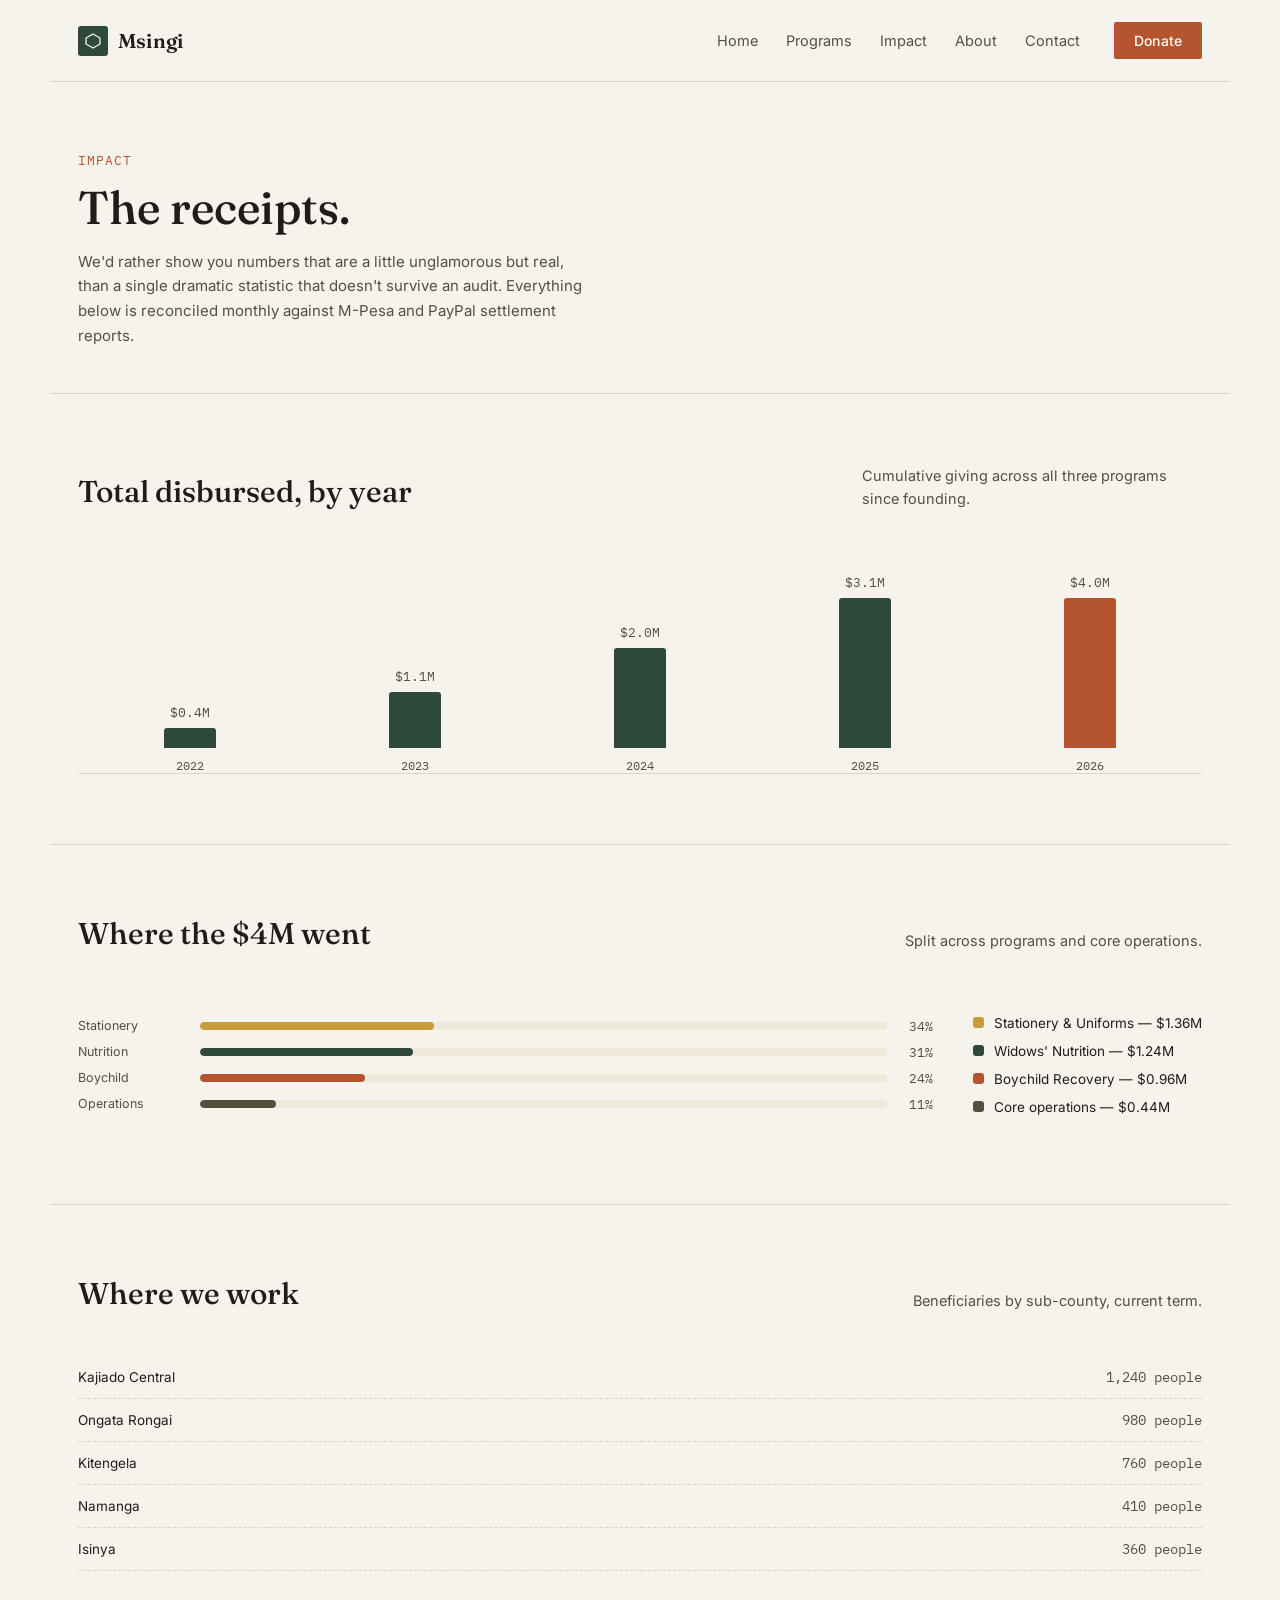
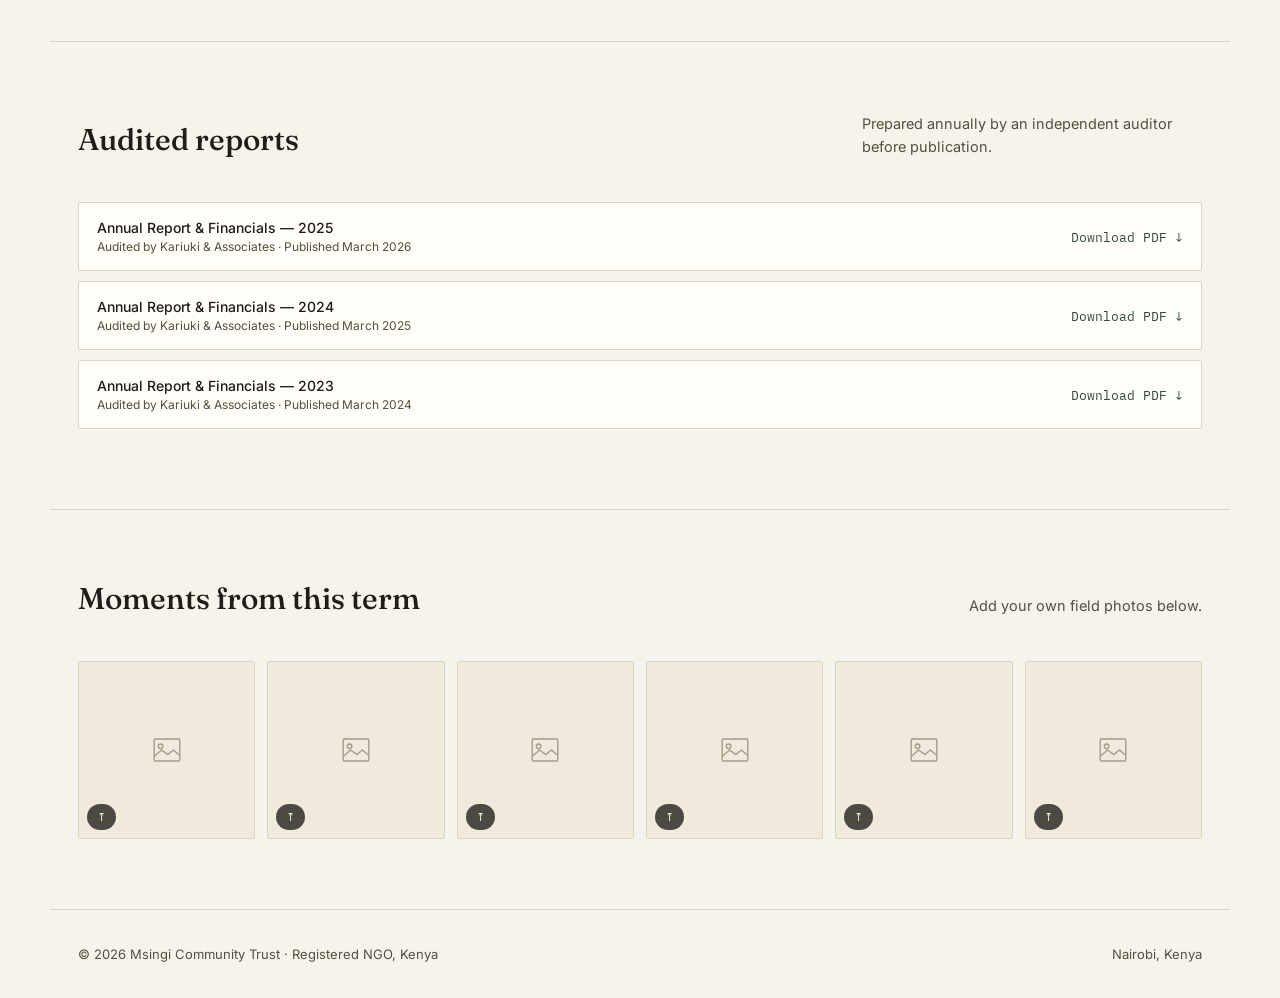
==== impact.html @ 6e84f0a1 "websute ready" ====
<!DOCTYPE html>
<html lang="en">
<head>
<meta charset="UTF-8">
<meta name="viewport" content="width=device-width, initial-scale=1.0">
<title>Impact — Msingi Community Trust</title>
<link rel="preconnect" href="https://fonts.googleapis.com">
<link href="https://fonts.googleapis.com/css2?family=Fraunces:opsz,wght@9..144,300;9..144,450;9..144,600;9..144,700&family=Inter:wght@400;500;600&family=IBM+Plex+Mono:wght@400;500&display=swap" rel="stylesheet">
<link rel="stylesheet" href="assets/styles.css">
</head>
<body>
<div id="app">

  <header>
    <div class="logo" onclick="goHome()">
      <div class="logo-mark">
        <svg viewBox="0 0 16 16" fill="none"><path d="M8 1L1 5v6l7 4 7-4V5L8 1z" stroke="#F6F3EC" stroke-width="1.3" stroke-linejoin="round"/></svg>
      </div>
      <div class="logo-word">Msingi</div>
    </div>
    <nav>
      <div class="navlinks">
        <span onclick="goHome()">Home</span>
        <span onclick="showPage('page-programs')">Programs</span>
        <span onclick="showPage('page-impact')">Impact</span>
        <span onclick="showPage('page-about')">About</span>
        <span onclick="showPage('page-contact')">Contact</span>
      </div>
      <button class="btn-donate-nav" onclick="goDonate()">Donate</button>
      <button class="hamburger" id="hamburgerBtn" onclick="toggleMobileNav()" aria-label="Menu">
        <span></span><span></span><span></span>
      </button>
    </nav>
  </header>

  <div class="mobile-nav" id="mobileNav">
    <span onclick="mobileGo('goHome')">Home</span>
    <span onclick="mobileGo('page-programs')">Programs</span>
    <span onclick="mobileGo('page-impact')">Impact</span>
    <span onclick="mobileGo('page-about')">About</span>
    <span onclick="mobileGo('page-contact')">Contact</span>
    <span class="mn-donate" onclick="mobileGo('goDonate')">Donate now</span>
  </div>

  <div class="page" id="page-impact">

    <section class="subhero">
      <span class="eyebrow">Impact</span>
      <h1>The receipts.</h1>
      <p>We'd rather show you numbers that are a little unglamorous but real, than a single dramatic statistic that doesn't survive an audit. Everything below is reconciled monthly against M-Pesa and PayPal settlement reports.</p>
    </section>

    <section class="section reveal">
      <div class="section-head">
        <h2>Total disbursed, by year</h2>
        <p>Cumulative giving across all three programs since founding.</p>
      </div>
      <div class="bar-chart">
        <div class="bar-col"><div class="bar-value">$0.4M</div><div class="bar-fill" data-height="10%"></div><div class="bar-year">2022</div></div>
        <div class="bar-col"><div class="bar-value">$1.1M</div><div class="bar-fill" data-height="28%"></div><div class="bar-year">2023</div></div>
        <div class="bar-col"><div class="bar-value">$2.0M</div><div class="bar-fill" data-height="50%"></div><div class="bar-year">2024</div></div>
        <div class="bar-col"><div class="bar-value">$3.1M</div><div class="bar-fill" data-height="78%"></div><div class="bar-year">2025</div></div>
        <div class="bar-col"><div class="bar-value">$4.0M</div><div class="bar-fill" style="background:var(--rust);" data-height="100%"></div><div class="bar-year">2026</div></div>
      </div>
    </section>

    <section class="section reveal">
      <div class="section-head">
        <h2>Where the $4M went</h2>
        <p>Split across programs and core operations.</p>
      </div>
      <div class="split-donut">
        <div style="flex:1; min-width:240px;">
          <div class="breakdown">
            <div class="breakdown-row"><div class="b-label">Stationery</div><div class="breakdown-track"><div class="breakdown-fill" style="background:var(--gold);" data-width="34%"></div></div><div class="b-pct">34%</div></div>
            <div class="breakdown-row"><div class="b-label">Nutrition</div><div class="breakdown-track"><div class="breakdown-fill" style="background:var(--green);" data-width="31%"></div></div><div class="b-pct">31%</div></div>
            <div class="breakdown-row"><div class="b-label">Boychild</div><div class="breakdown-track"><div class="breakdown-fill" style="background:var(--rust);" data-width="24%"></div></div><div class="b-pct">24%</div></div>
            <div class="breakdown-row"><div class="b-label">Operations</div><div class="breakdown-track"><div class="breakdown-fill" style="background:var(--ink-soft);" data-width="11%"></div></div><div class="b-pct">11%</div></div>
          </div>
        </div>
        <div class="donut-legend">
          <div class="leg-row"><span class="sw" style="background:var(--gold);"></span>Stationery &amp; Uniforms — $1.36M</div>
          <div class="leg-row"><span class="sw" style="background:var(--green);"></span>Widows' Nutrition — $1.24M</div>
          <div class="leg-row"><span class="sw" style="background:var(--rust);"></span>Boychild Recovery — $0.96M</div>
          <div class="leg-row"><span class="sw" style="background:var(--ink-soft);"></span>Core operations — $0.44M</div>
        </div>
      </div>
    </section>

    <section class="section reveal">
      <div class="section-head">
        <h2>Where we work</h2>
        <p>Beneficiaries by sub-county, current term.</p>
      </div>
      <table class="loc-table">
        <tr><td>Kajiado Central</td><td class="num">1,240 people</td></tr>
        <tr><td>Ongata Rongai</td><td class="num">980 people</td></tr>
        <tr><td>Kitengela</td><td class="num">760 people</td></tr>
        <tr><td>Namanga</td><td class="num">410 people</td></tr>
        <tr><td>Isinya</td><td class="num">360 people</td></tr>
      </table>
    </section>

    <section class="section reveal">
      <div class="section-head">
        <h2>Audited reports</h2>
        <p>Prepared annually by an independent auditor before publication.</p>
      </div>
      <div class="report-row">
        <div><div class="r-name">Annual Report &amp; Financials — 2025</div><div class="r-meta">Audited by Kariuki &amp; Associates · Published March 2026</div></div>
        <div class="report-dl">Download PDF ↓</div>
      </div>
      <div class="report-row">
        <div><div class="r-name">Annual Report &amp; Financials — 2024</div><div class="r-meta">Audited by Kariuki &amp; Associates · Published March 2025</div></div>
        <div class="report-dl">Download PDF ↓</div>
      </div>
      <div class="report-row">
        <div><div class="r-name">Annual Report &amp; Financials — 2023</div><div class="r-meta">Audited by Kariuki &amp; Associates · Published March 2024</div></div>
        <div class="report-dl">Download PDF ↓</div>
      </div>
    </section>

    <section class="section reveal">
      <div class="section-head">
        <h2>Moments from this term</h2>
        <p>Add your own field photos below.</p>
      </div>
      <div class="photo-grid">
        <div class="photo-cell" id="imedia-0"><div class="placeholder-art" id="iart-0"><svg viewBox="0 0 96 96" fill="none"><rect x="20" y="24" width="56" height="48" rx="3" stroke="#54503f" stroke-width="3"/><circle cx="34" cy="40" r="5" stroke="#54503f" stroke-width="3"/><path d="M20 62l16-14 14 10 12-10 14 12" stroke="#54503f" stroke-width="3" stroke-linejoin="round"/></svg></div><label class="upload-btn" for="ifile-0">⤒</label><input type="file" id="ifile-0" class="file-input" accept="image/*" onchange="handleGridUpload('imedia-0','iart-0',this)"></div>
        <div class="photo-cell" id="imedia-1"><div class="placeholder-art" id="iart-1"><svg viewBox="0 0 96 96" fill="none"><rect x="20" y="24" width="56" height="48" rx="3" stroke="#54503f" stroke-width="3"/><circle cx="34" cy="40" r="5" stroke="#54503f" stroke-width="3"/><path d="M20 62l16-14 14 10 12-10 14 12" stroke="#54503f" stroke-width="3" stroke-linejoin="round"/></svg></div><label class="upload-btn" for="ifile-1">⤒</label><input type="file" id="ifile-1" class="file-input" accept="image/*" onchange="handleGridUpload('imedia-1','iart-1',this)"></div>
        <div class="photo-cell" id="imedia-2"><div class="placeholder-art" id="iart-2"><svg viewBox="0 0 96 96" fill="none"><rect x="20" y="24" width="56" height="48" rx="3" stroke="#54503f" stroke-width="3"/><circle cx="34" cy="40" r="5" stroke="#54503f" stroke-width="3"/><path d="M20 62l16-14 14 10 12-10 14 12" stroke="#54503f" stroke-width="3" stroke-linejoin="round"/></svg></div><label class="upload-btn" for="ifile-2">⤒</label><input type="file" id="ifile-2" class="file-input" accept="image/*" onchange="handleGridUpload('imedia-2','iart-2',this)"></div>
        <div class="photo-cell" id="imedia-3"><div class="placeholder-art" id="iart-3"><svg viewBox="0 0 96 96" fill="none"><rect x="20" y="24" width="56" height="48" rx="3" stroke="#54503f" stroke-width="3"/><circle cx="34" cy="40" r="5" stroke="#54503f" stroke-width="3"/><path d="M20 62l16-14 14 10 12-10 14 12" stroke="#54503f" stroke-width="3" stroke-linejoin="round"/></svg></div><label class="upload-btn" for="ifile-3">⤒</label><input type="file" id="ifile-3" class="file-input" accept="image/*" onchange="handleGridUpload('imedia-3','iart-3',this)"></div>
        <div class="photo-cell" id="imedia-4"><div class="placeholder-art" id="iart-4"><svg viewBox="0 0 96 96" fill="none"><rect x="20" y="24" width="56" height="48" rx="3" stroke="#54503f" stroke-width="3"/><circle cx="34" cy="40" r="5" stroke="#54503f" stroke-width="3"/><path d="M20 62l16-14 14 10 12-10 14 12" stroke="#54503f" stroke-width="3" stroke-linejoin="round"/></svg></div><label class="upload-btn" for="ifile-4">⤒</label><input type="file" id="ifile-4" class="file-input" accept="image/*" onchange="handleGridUpload('imedia-4','iart-4',this)"></div>
        <div class="photo-cell" id="imedia-5"><div class="placeholder-art" id="iart-5"><svg viewBox="0 0 96 96" fill="none"><rect x="20" y="24" width="56" height="48" rx="3" stroke="#54503f" stroke-width="3"/><circle cx="34" cy="40" r="5" stroke="#54503f" stroke-width="3"/><path d="M20 62l16-14 14 10 12-10 14 12" stroke="#54503f" stroke-width="3" stroke-linejoin="round"/></svg></div><label class="upload-btn" for="ifile-5">⤒</label><input type="file" id="ifile-5" class="file-input" accept="image/*" onchange="handleGridUpload('imedia-5','iart-5',this)"></div>
      </div>
    </section>

    <footer>
      <div>© 2026 Msingi Community Trust · Registered NGO, Kenya</div>
      <div>Nairobi, Kenya</div>
    </footer>
  </div>

</div>

<script src="assets/script.js"></script>
</body>
</html>
---- assets/styles.css ----
:root{
    --paper:#F6F3EC;
    --paper-deep:#EFEADB;
    --ink:#201D18;
    --ink-soft:#54503f;
    --green:#2F4A3C;
    --green-deep:#20362b;
    --gold:#C89B3C;
    --gold-deep:#a87e2c;
    --rust:#B4552F;
    --rust-deep:#8f3f22;
    --line:#DCD5C4;
    --white:#FFFDF8;
  }
  *{box-sizing:border-box; margin:0; padding:0;}
  html{scroll-behavior:smooth;}
  body{
    background:var(--paper);
    color:var(--ink);
    font-family:'Inter', sans-serif;
    -webkit-font-smoothing:antialiased;
    overflow-x:hidden;
  }
  a{color:inherit;}
  .mono{font-family:'IBM Plex Mono', monospace;}
  .serif{font-family:'Fraunces', serif;}

  #app{max-width:1180px; margin:0 auto; position:relative;}
  .page{display:block;}
  @keyframes fadein{from{opacity:0; transform:translateY(6px);} to{opacity:1; transform:translateY(0);}}

  /* ---- reveal-on-scroll ---- */
  .reveal{opacity:0; transform:translateY(22px); transition:opacity .7s ease, transform .7s ease;}
  .reveal.in{opacity:1; transform:translateY(0);}
  .reveal.stagger > *{opacity:0; transform:translateY(18px); transition:opacity .6s ease, transform .6s ease;}
  .reveal.stagger.in > *{opacity:1; transform:translateY(0);}
  .reveal.stagger.in > *:nth-child(1){transition-delay:.05s;}
  .reveal.stagger.in > *:nth-child(2){transition-delay:.15s;}
  .reveal.stagger.in > *:nth-child(3){transition-delay:.25s;}
  .reveal.stagger.in > *:nth-child(4){transition-delay:.35s;}

  /* ---- Header ---- */
  header{
    display:flex; align-items:center; justify-content:space-between;
    padding:22px 28px; border-bottom:1px solid var(--line);
    position:sticky; top:0; background:rgba(246,243,236,.92); backdrop-filter:blur(6px); z-index:50;
  }
  .logo{display:flex; align-items:center; gap:10px; cursor:pointer;}
  .logo-mark{
    width:30px; height:30px; border-radius:3px;
    background:var(--green);
    display:flex; align-items:center; justify-content:center;
    transition:transform .3s ease;
  }
  .logo:hover .logo-mark{transform:rotate(8deg);}
  .logo-mark svg{width:16px; height:16px;}
  .logo-word{font-family:'Fraunces', serif; font-weight:600; font-size:20px; letter-spacing:.01em;}
  nav{display:flex; align-items:center; gap:34px;}
  nav .navlinks{display:flex; gap:28px; font-size:14.5px; color:var(--ink-soft);}
  nav .navlinks span{cursor:pointer; transition:color .15s; position:relative;}
  nav .navlinks span:hover{color:var(--ink);}
  nav .navlinks span::after{content:''; position:absolute; left:0; bottom:-4px; width:0; height:1px; background:var(--rust); transition:width .2s;}
  nav .navlinks span:hover::after{width:100%;}
  .btn-donate-nav{
    background:var(--rust); color:var(--white); border:none;
    padding:10px 20px; border-radius:2px; font-size:14px; font-weight:500;
    cursor:pointer; font-family:'Inter',sans-serif; letter-spacing:.01em;
    transition:background .15s, transform .15s; animation:softpulse 3.2s ease-in-out infinite;
  }
  .btn-donate-nav:hover{background:var(--rust-deep); transform:translateY(-1px);}
  @keyframes softpulse{0%,100%{box-shadow:0 0 0 0 rgba(180,85,47,.25);} 50%{box-shadow:0 0 0 6px rgba(180,85,47,0);}}

  /* ---- Mobile hamburger + nav overlay ---- */
  .hamburger{
    display:none; flex-direction:column; gap:4px; background:none; border:none; cursor:pointer;
    padding:8px; margin-left:6px;
  }
  .hamburger span{width:20px; height:2px; background:var(--ink); border-radius:2px; transition:transform .2s, opacity .2s;}
  .hamburger.open span:nth-child(1){transform:translateY(6px) rotate(45deg);}
  .hamburger.open span:nth-child(2){opacity:0;}
  .hamburger.open span:nth-child(3){transform:translateY(-6px) rotate(-45deg);}
  .mobile-nav{
    display:none; position:fixed; top:73px; left:0; right:0; bottom:0; background:var(--paper);
    z-index:49; padding:8px 28px 28px; overflow-y:auto;
    transform:translateY(-8px); opacity:0; pointer-events:none; transition:opacity .2s, transform .2s;
  }
  .mobile-nav.open{opacity:1; transform:translateY(0); pointer-events:auto;}
  .mobile-nav span{
    display:block; padding:18px 4px; font-family:'Fraunces',serif; font-size:22px; font-weight:500;
    border-bottom:1px solid var(--line); cursor:pointer;
  }
  .mobile-nav .mn-donate{
    display:block; margin-top:24px; text-align:center; background:var(--rust); color:var(--white);
    padding:15px; border-radius:2px; font-family:'Inter',sans-serif; font-size:15px; font-weight:500;
    border-bottom:none; cursor:pointer;
  }

  /* ---- Hero ---- */
  .hero{
    padding:88px 28px 64px; display:grid; grid-template-columns:1.15fr .85fr; gap:56px; align-items:end;
    border-bottom:1px solid var(--line);
  }
  .eyebrow{
    font-family:'IBM Plex Mono', monospace; font-size:12.5px; letter-spacing:.08em;
    text-transform:uppercase; color:var(--rust); margin-bottom:18px; display:block;
  }
  .hero h1{
    font-family:'Fraunces', serif; font-weight:500; font-size:clamp(34px,4.6vw,58px);
    line-height:1.08; letter-spacing:-.01em;
  }
  .hero h1 em{font-style:italic; font-weight:300; color:var(--green);}
  .hero-side p{font-size:15.5px; line-height:1.65; color:var(--ink-soft); margin-bottom:22px;}
  .hero-cta{display:flex; gap:12px;}
  .btn-primary{
    background:var(--green); color:var(--white); border:none; padding:14px 26px;
    font-size:14.5px; font-weight:500; cursor:pointer; border-radius:2px; font-family:'Inter',sans-serif;
    transition:background .15s, transform .15s;
  }
  .btn-primary:hover{background:var(--green-deep); transform:translateY(-1px);}
  .btn-ghost{
    background:transparent; color:var(--ink); border:1px solid var(--line); padding:14px 22px;
    font-size:14.5px; cursor:pointer; border-radius:2px; font-family:'Inter',sans-serif; transition:border-color .15s;
  }
  .btn-ghost:hover{border-color:var(--ink);}

  /* ---- Ledger strip ---- */
  .ledger{padding:0 28px; border-bottom:1px solid var(--line); background:var(--paper-deep);}
  .ledger-inner{padding:26px 0; overflow:hidden;}
  .ledger-label{
    font-family:'IBM Plex Mono',monospace; font-size:11.5px; letter-spacing:.08em;
    text-transform:uppercase; color:var(--ink-soft); margin-bottom:14px;
  }
  .ledger-track{display:flex; gap:0; animation:scroll-left 34s linear infinite; width:max-content;}
  .ledger:hover .ledger-track{animation-play-state:paused;}
  @keyframes scroll-left{from{transform:translateX(0);} to{transform:translateX(-50%);}}
  .ledger-entry{
    font-family:'IBM Plex Mono', monospace; font-size:13px; white-space:nowrap;
    padding:0 22px; border-right:1px solid var(--line); color:var(--ink-soft);
    display:flex; align-items:center; gap:8px;
  }
  .ledger-entry .amt{font-weight:500;}
  .ledger-entry .amt.stationery{color:var(--gold-deep);}
  .ledger-entry .amt.nutrition{color:var(--green);}
  .ledger-entry .amt.boychild{color:var(--rust);}
  .ledger-entry .dot{width:5px; height:5px; border-radius:50%; display:inline-block;}
  .dot.stationery{background:var(--gold);}
  .dot.nutrition{background:var(--green);}
  .dot.boychild{background:var(--rust);}

  /* ---- Stats ---- */
  .section{padding:70px 28px; border-bottom:1px solid var(--line);}
  .section-head{display:flex; justify-content:space-between; align-items:flex-end; margin-bottom:44px; gap:20px;}
  .section-head h2{font-family:'Fraunces',serif; font-weight:500; font-size:30px;}
  .section-head p{color:var(--ink-soft); font-size:14.5px; max-width:340px; line-height:1.6;}
  .stats{display:grid; grid-template-columns:repeat(4,1fr); gap:1px; background:var(--line); border:1px solid var(--line);}
  .stat{background:var(--paper); padding:28px 22px; transition:background .2s;}
  .stat:hover{background:var(--white);}
  .stat .n{font-family:'IBM Plex Mono',monospace; font-size:30px; color:var(--green); font-weight:500;}
  .stat .l{font-size:13px; color:var(--ink-soft); margin-top:6px;}
  .stat.tag-boychild .n{color:var(--rust);}
  .stat.tag-stationery .n{color:var(--gold-deep);}

  /* ---- Slider / Gallery ---- */
  .slider{position:relative; border:1px solid var(--line); background:var(--white); overflow:hidden;}
  .slider-track{display:flex; transition:transform .5s cubic-bezier(.65,0,.35,1);}
  .slide{min-width:100%; display:grid; grid-template-columns:1.1fr .9fr;}
  .slide-media{
    position:relative; aspect-ratio:16/11; overflow:hidden; background:var(--paper-deep);
    display:flex; align-items:center; justify-content:center;
  }
  .slide-media img{width:100%; height:100%; object-fit:cover; display:block;}
  .placeholder-art{width:100%; height:100%; display:flex; align-items:center; justify-content:center;}
  .placeholder-art svg{width:96px; height:96px; opacity:.5;}
  .upload-btn{
    position:absolute; bottom:16px; left:16px; background:rgba(32,29,24,.78); color:var(--white);
    font-size:12.5px; padding:9px 14px; border-radius:20px; cursor:pointer; display:inline-flex;
    align-items:center; gap:6px; transition:background .15s; z-index:2;
  }
  .upload-btn:hover{background:rgba(32,29,24,.95);}
  .file-input{display:none;}
  .slide-info{padding:34px; display:flex; flex-direction:column; justify-content:center;}
  .slide-info .tag{
    font-family:'IBM Plex Mono',monospace; font-size:11px; text-transform:uppercase; letter-spacing:.07em;
    padding:5px 10px; border-radius:2px; width:fit-content; margin-bottom:14px; color:var(--white);
  }
  .tag.stationery{background:var(--gold-deep);}
  .tag.nutrition{background:var(--green);}
  .tag.boychild{background:var(--rust);}
  .slide-info h3{font-family:'Fraunces',serif; font-weight:500; font-size:22px; margin-bottom:10px;}
  .slide-info p{font-size:14px; color:var(--ink-soft); line-height:1.65; margin-bottom:16px;}
  .slide-info .quote{font-family:'Fraunces',serif; font-style:italic; font-size:15px; color:var(--ink); border-left:2px solid var(--line); padding-left:14px;}
  .slider-arrow{
    position:absolute; top:50%; transform:translateY(-50%); width:38px; height:38px; border-radius:50%;
    background:var(--white); border:1px solid var(--line); cursor:pointer; font-size:18px; z-index:3;
    display:flex; align-items:center; justify-content:center; transition:all .15s;
  }
  .slider-arrow:hover{background:var(--ink); color:var(--white); border-color:var(--ink);}
  .slider-arrow.prev{left:16px;}
  .slider-arrow.next{right:16px;}
  .slider-dots{position:absolute; bottom:16px; right:20px; display:flex; gap:7px; z-index:3;}
  .slider-dots div{width:7px; height:7px; border-radius:50%; background:rgba(32,29,24,.25); cursor:pointer; transition:all .2s;}
  .slider-dots div.active{background:var(--ink); width:20px; border-radius:4px;}
  @media(max-width:780px){ .slide{grid-template-columns:1fr;} }

  /* ---- Programs ---- */
  .programs{display:grid; grid-template-columns:repeat(3,1fr); gap:24px;}
  .program{border:1px solid var(--line); padding:26px; background:var(--white); transition:transform .2s, box-shadow .2s; position:relative; overflow:hidden;}
  .program:hover{transform:translateY(-4px); box-shadow:0 10px 24px rgba(32,29,24,.06);}
  .program::before{content:''; position:absolute; top:0; left:0; width:100%; height:3px; background:var(--line); transition:background .2s;}
  .program.p-stationery::before{background:var(--gold);}
  .program.p-nutrition::before{background:var(--green);}
  .program.p-boychild::before{background:var(--rust);}
  .program .tag{font-family:'IBM Plex Mono',monospace; font-size:11px; text-transform:uppercase; letter-spacing:.06em;}
  .program.p-stationery .tag{color:var(--gold-deep);}
  .program.p-nutrition .tag{color:var(--green);}
  .program.p-boychild .tag{color:var(--rust);}
  .program h3{font-family:'Fraunces',serif; font-weight:500; font-size:20px; margin:12px 0 10px;}
  .program p{font-size:14px; color:var(--ink-soft); line-height:1.6; margin-bottom:16px;}
  .program .plink{font-size:13px; font-weight:500; cursor:pointer; display:inline-flex; align-items:center; gap:5px;}
  .program .plink:hover{text-decoration:underline;}

  /* ---- CTA band ---- */
  .cta-band{
    padding:64px 28px; background:var(--green); color:var(--white);
    display:flex; justify-content:space-between; align-items:center; gap:24px;
    border-bottom:1px solid var(--line); position:relative; overflow:hidden;
  }
  .cta-band h2{font-family:'Fraunces',serif; font-weight:500; font-size:28px; max-width:480px; line-height:1.25;}
  .cta-band .btn-primary{background:var(--gold); color:var(--ink);}
  .cta-band .btn-primary:hover{background:var(--gold-deep); color:var(--white);}

  footer{padding:36px 28px; display:flex; justify-content:space-between; color:var(--ink-soft); font-size:13px;}

  /* ---- DONATE PAGE ---- */
  .donate-wrap{padding:56px 28px 100px; display:grid; grid-template-columns:1fr .9fr; gap:56px;}
  .donate-head h1{font-family:'Fraunces',serif; font-weight:500; font-size:36px; margin-bottom:10px;}
  .donate-head p{color:var(--ink-soft); font-size:14.5px; max-width:420px; line-height:1.6; margin-bottom:32px;}

  .method-label{font-family:'IBM Plex Mono',monospace; font-size:11.5px; letter-spacing:.08em; text-transform:uppercase; color:var(--ink-soft); margin-bottom:12px;}

  .program-chips{display:flex; flex-wrap:wrap; gap:8px; margin-bottom:28px;}
  .chip{
    border:1px solid var(--line); background:var(--white); padding:9px 14px; border-radius:20px;
    font-size:13px; cursor:pointer; display:flex; align-items:center; gap:7px; transition:all .15s;
  }
  .chip .dot{width:7px; height:7px; border-radius:50%;}
  .chip.selected{background:var(--ink); color:var(--white); border-color:var(--ink);}
  .chip:hover{border-color:var(--ink);}

  .amounts{display:grid; grid-template-columns:repeat(4,1fr); gap:10px; margin-bottom:14px;}
  .amt-btn{
    border:1px solid var(--line); background:var(--white); padding:16px 8px; text-align:center;
    cursor:pointer; font-family:'IBM Plex Mono',monospace; font-size:15px; border-radius:2px;
    transition:all .15s;
  }
  .amt-btn:hover{border-color:var(--green);}
  .amt-btn.selected{background:var(--green); color:var(--white); border-color:var(--green);}
  .amt-custom{
    display:flex; align-items:center; border:1px solid var(--line); background:var(--white);
    padding:0 14px; margin-bottom:28px; border-radius:2px;
  }
  .amt-custom span{font-family:'IBM Plex Mono',monospace; color:var(--ink-soft); font-size:14px;}
  .amt-custom input{
    border:none; background:transparent; padding:14px 8px; font-family:'IBM Plex Mono',monospace;
    font-size:14px; width:100%; outline:none;
  }

  .freq-toggle{display:flex; border:1px solid var(--line); border-radius:2px; overflow:hidden; margin-bottom:32px; width:fit-content;}
  .freq-toggle div{padding:10px 20px; font-size:13.5px; cursor:pointer; color:var(--ink-soft); transition:all .15s;}
  .freq-toggle div.selected{background:var(--ink); color:var(--white);}

  .methods{display:grid; grid-template-columns:repeat(2,1fr); gap:10px; margin-bottom:28px;}
  .method-btn{
    border:1px solid var(--line); background:var(--white); padding:16px; border-radius:2px;
    cursor:pointer; display:flex; align-items:center; gap:10px; transition:all .15s;
  }
  .method-btn.selected{border-color:var(--green); background:#eef2ee;}
  .method-btn .icon{width:26px; height:26px; border-radius:4px; display:flex; align-items:center; justify-content:center; font-size:11px; font-weight:700; font-family:'IBM Plex Mono',monospace; color:var(--white); flex-shrink:0;}
  .method-btn.mpesa .icon{background:#00A65A;}
  .method-btn.paypal .icon{background:#0F3C93;}
  .method-btn.apple .icon{background:#000;}
  .method-btn.google .icon{background:linear-gradient(135deg,#4285F4 0%,#34A853 35%,#FBBC05 65%,#EA4335 100%);}
  .method-btn .m-name{font-size:14px; font-weight:500;}
  .method-btn .m-sub{font-size:11.5px; color:var(--ink-soft);}

  .panel{border:1px solid var(--line); background:var(--white); padding:26px; min-height:230px; position:relative; overflow:hidden;}
  .field{margin-bottom:16px;}
  .field label{display:block; font-size:12.5px; color:var(--ink-soft); margin-bottom:6px;}
  .field input{
    width:100%; border:1px solid var(--line); padding:12px 14px; font-family:'Inter',sans-serif;
    font-size:14px; border-radius:2px; outline:none; transition:border-color .15s;
  }
  .field input:focus{border-color:var(--green);}

  .summary{border:1px solid var(--line); background:var(--paper-deep); padding:24px; height:fit-content; position:sticky; top:90px;}
  .summary h3{font-family:'Fraunces',serif; font-weight:500; font-size:18px; margin-bottom:18px;}
  .summary-row{display:flex; justify-content:space-between; font-size:13.5px; padding:10px 0; border-bottom:1px dashed var(--line); color:var(--ink-soft);}
  .summary-row.total{color:var(--ink); font-weight:600; border-bottom:none; padding-top:14px; font-size:15px;}
  .summary-row .v{font-family:'IBM Plex Mono',monospace;}

  .btn-give{
    width:100%; background:var(--rust); color:var(--white); border:none; padding:15px;
    font-size:15px; font-weight:500; cursor:pointer; border-radius:2px; margin-top:18px;
    font-family:'Inter',sans-serif; transition:background .15s;
  }
  .btn-give:hover{background:var(--rust-deep);}

  .stk-state{display:none; text-align:center; padding:20px 6px;}
  .stk-state.active{display:block; animation:fadein .3s ease;}
  .phone-frame{
    width:150px; height:150px; margin:0 auto 18px; border:2px solid var(--ink); border-radius:16px;
    display:flex; align-items:center; justify-content:center; position:relative; background:var(--paper);
  }
  .pulse-ring{position:absolute; width:60px; height:60px; border-radius:50%; border:2px solid var(--green); animation:pulse 1.5s ease-out infinite;}
  @keyframes pulse{0%{transform:scale(.6); opacity:1;} 100%{transform:scale(2.2); opacity:0;}}
  .phone-icon{font-size:26px;}
  .stk-title{font-family:'Fraunces',serif; font-size:18px; margin-bottom:8px;}
  .stk-sub{font-size:13.5px; color:var(--ink-soft); margin-bottom:6px;}
  .stk-pin{display:inline-flex; gap:6px; margin-top:14px;}
  .stk-pin div{width:9px; height:9px; border-radius:50%; background:var(--line); transition:background .2s;}
  .stk-pin div.filled{background:var(--green);}

  .receipt{background:var(--white); border:1px solid var(--line); padding:22px; font-family:'IBM Plex Mono',monospace; font-size:13px; max-width:340px; margin:0 auto; text-align:left; line-height:1.8;}
  .receipt .r-title{color:#00A65A; font-weight:500; margin-bottom:10px; display:flex; align-items:center; gap:6px;}
  .receipt hr{border:none; border-top:1px dashed var(--line); margin:10px 0;}
  .receipt .row{display:flex; justify-content:space-between;}

  .paypal-btn{
    background:#FFC439; border:none; width:100%; padding:14px; border-radius:24px; cursor:pointer;
    font-weight:700; font-size:15px; color:#003087; font-family:'Inter',sans-serif;
    display:flex; align-items:center; justify-content:center; gap:6px; transition:background .15s;
  }
  .paypal-btn:hover{background:#f5ba30;}
  .paypal-note{font-size:12px; color:var(--ink-soft); text-align:center; margin-top:12px;}

  .apple-btn{
    background:#000; border:none; width:100%; padding:14px; border-radius:8px; cursor:pointer;
    font-weight:600; font-size:16px; color:#fff; font-family:'Inter',sans-serif;
    display:flex; align-items:center; justify-content:center; gap:7px; transition:background .15s;
  }
  .apple-btn:hover{background:#1c1c1e;}
  .apple-btn .glyph{font-size:17px; line-height:1;}

  .google-btn{
    background:#fff; border:1px solid #dadce0; width:100%; padding:13px; border-radius:8px; cursor:pointer;
    font-weight:600; font-size:15px; color:#3c4043; font-family:'Inter',sans-serif;
    display:flex; align-items:center; justify-content:center; gap:8px; transition:background .15s, box-shadow .15s;
  }
  .google-btn:hover{background:#f8f9fa; box-shadow:0 1px 3px rgba(0,0,0,.1);}
  .google-btn .g-logo{font-family:'IBM Plex Mono',monospace; font-weight:700; font-size:16px;
    background:linear-gradient(135deg,#4285F4 0%,#34A853 35%,#FBBC05 65%,#EA4335 100%);
    -webkit-background-clip:text; background-clip:text; color:transparent;}

  .success-wrap{text-align:center; padding:10px;}
  .checkmark{width:52px; height:52px; border-radius:50%; background:#00A65A; color:white; display:flex; align-items:center; justify-content:center; margin:0 auto 16px; font-size:24px;}

  .back-link{font-size:13px; color:var(--ink-soft); cursor:pointer; display:inline-flex; align-items:center; gap:6px; margin-bottom:18px;}
  .back-link:hover{color:var(--ink);}

  /* ---- Sub-page hero (Programs / Impact / About / Contact) ---- */
  .subhero{padding:70px 28px 44px; border-bottom:1px solid var(--line);}
  .subhero .eyebrow{margin-bottom:14px;}
  .subhero h1{font-family:'Fraunces',serif; font-weight:500; font-size:clamp(30px,4vw,46px); line-height:1.12; max-width:680px; margin-bottom:16px;}
  .subhero p{font-size:15px; color:var(--ink-soft); max-width:520px; line-height:1.65;}

  /* ---- Program detail blocks ---- */
  .detail-block{display:grid; grid-template-columns:.95fr 1.05fr; gap:48px; padding:64px 28px; border-bottom:1px solid var(--line); align-items:center;}
  .detail-block.reverse{grid-template-columns:1.05fr .95fr;}
  .detail-block.reverse .detail-media{order:2;}
  .detail-block.reverse .detail-info{order:1;}
  .detail-info .tag{font-family:'IBM Plex Mono',monospace; font-size:11px; text-transform:uppercase; letter-spacing:.07em; padding:5px 10px; border-radius:2px; width:fit-content; margin-bottom:16px; color:var(--white);}
  .detail-info h2{font-family:'Fraunces',serif; font-weight:500; font-size:28px; margin-bottom:14px;}
  .detail-info > p{font-size:14.5px; color:var(--ink-soft); line-height:1.7; margin-bottom:22px;}
  .detail-cta{display:flex; gap:10px; align-items:center; margin-top:6px;}

  .breakdown{margin:22px 0;}
  .breakdown-title{font-family:'IBM Plex Mono',monospace; font-size:11.5px; text-transform:uppercase; letter-spacing:.06em; color:var(--ink-soft); margin-bottom:12px;}
  .breakdown-row{display:flex; align-items:center; gap:12px; margin-bottom:10px;}
  .breakdown-row .b-label{font-size:12.5px; color:var(--ink-soft); width:110px; flex-shrink:0;}
  .breakdown-track{flex:1; height:8px; background:var(--paper-deep); border-radius:4px; overflow:hidden;}
  .breakdown-fill{height:100%; width:0; border-radius:4px; transition:width 1s cubic-bezier(.4,0,.2,1);}
  .breakdown-row .b-pct{font-family:'IBM Plex Mono',monospace; font-size:12.5px; width:34px; text-align:right; color:var(--ink-soft);}

  .photo-grid{display:grid; grid-template-columns:repeat(auto-fit,minmax(150px,1fr)); gap:12px;}
  .photo-cell{position:relative; aspect-ratio:1/1; background:var(--paper-deep); border:1px solid var(--line); overflow:hidden; border-radius:2px;}
  .photo-cell img{width:100%; height:100%; object-fit:cover; display:block;}
  .photo-cell .placeholder-art svg{width:44px; height:44px;}
  .photo-cell .upload-btn{font-size:11px; padding:6px 10px; bottom:8px; left:8px;}

  .compare-table{width:100%; border-collapse:collapse; margin-top:20px;}
  .compare-table th, .compare-table td{padding:14px 16px; text-align:left; border-bottom:1px solid var(--line); font-size:13.5px;}
  .compare-table th{font-family:'IBM Plex Mono',monospace; font-size:11px; text-transform:uppercase; letter-spacing:.06em; color:var(--ink-soft); font-weight:500;}
  .compare-table td.num{font-family:'IBM Plex Mono',monospace;}
  .compare-table tr:hover td{background:var(--paper-deep);}

  /* ---- Impact bar chart ---- */
  .bar-chart{display:flex; align-items:flex-end; gap:22px; height:220px; padding:20px 10px 0; border-bottom:1px solid var(--line);}
  .bar-col{flex:1; display:flex; flex-direction:column; align-items:center; justify-content:flex-end; height:100%;}
  .bar-value{font-family:'IBM Plex Mono',monospace; font-size:12.5px; color:var(--ink-soft); margin-bottom:8px;}
  .bar-fill{width:100%; max-width:52px; height:0; background:var(--green); border-radius:3px 3px 0 0; transition:height 1.1s cubic-bezier(.4,0,.2,1);}
  .bar-year{font-family:'IBM Plex Mono',monospace; font-size:12px; color:var(--ink-soft); margin-top:10px;}

  .split-donut{display:flex; align-items:center; gap:40px; flex-wrap:wrap;}
  .donut-legend{display:flex; flex-direction:column; gap:12px;}
  .donut-legend .leg-row{display:flex; align-items:center; gap:10px; font-size:13.5px;}
  .donut-legend .sw{width:11px; height:11px; border-radius:3px; flex-shrink:0;}

  .loc-table{width:100%; border-collapse:collapse;}
  .loc-table td{padding:12px 0; border-bottom:1px dashed var(--line); font-size:13.5px;}
  .loc-table td.num{font-family:'IBM Plex Mono',monospace; text-align:right; color:var(--ink-soft);}

  .report-row{display:flex; justify-content:space-between; align-items:center; padding:16px 18px; border:1px solid var(--line); background:var(--white); margin-bottom:10px; border-radius:2px; transition:border-color .15s;}
  .report-row:hover{border-color:var(--ink);}
  .report-row .r-name{font-size:14px; font-weight:500;}
  .report-row .r-meta{font-size:12px; color:var(--ink-soft); margin-top:3px;}
  .report-dl{font-size:12.5px; font-family:'IBM Plex Mono',monospace; color:var(--green); cursor:pointer;}
  .report-dl:hover{text-decoration:underline;}

  /* ---- About ---- */
  .value-grid{display:grid; grid-template-columns:repeat(3,1fr); gap:24px;}
  .value-card{border:1px solid var(--line); padding:26px; background:var(--white);}
  .value-card .v-num{font-family:'IBM Plex Mono',monospace; color:var(--gold-deep); font-size:12px; margin-bottom:12px;}
  .value-card h3{font-family:'Fraunces',serif; font-weight:500; font-size:19px; margin-bottom:10px;}
  .value-card p{font-size:13.5px; color:var(--ink-soft); line-height:1.6;}

  .timeline{position:relative; padding-left:32px; max-width:640px;}
  .timeline::before{content:''; position:absolute; left:5px; top:6px; bottom:6px; width:1px; background:var(--line);}
  .t-item{position:relative; padding-bottom:36px;}
  .t-item:last-child{padding-bottom:0;}
  .t-item::before{content:''; position:absolute; left:-32px; top:4px; width:11px; height:11px; border-radius:50%; background:var(--green); border:2px solid var(--paper);}
  .t-year{font-family:'IBM Plex Mono',monospace; font-size:12.5px; color:var(--rust); margin-bottom:6px;}
  .t-item h4{font-family:'Fraunces',serif; font-weight:500; font-size:17px; margin-bottom:6px;}
  .t-item p{font-size:13.5px; color:var(--ink-soft); line-height:1.6;}

  .team-grid{display:grid; grid-template-columns:repeat(4,1fr); gap:20px;}
  .team-card{text-align:left;}
  .team-photo{aspect-ratio:1/1; background:var(--paper-deep); border:1px solid var(--line); position:relative; overflow:hidden; margin-bottom:12px;}
  .team-photo img{width:100%; height:100%; object-fit:cover;}
  .team-photo .placeholder-art svg{width:38px; height:38px;}
  .team-photo .upload-btn{font-size:10.5px; padding:5px 9px; bottom:7px; left:7px;}
  .team-name{font-family:'Fraunces',serif; font-weight:500; font-size:15.5px;}
  .team-role{font-size:12.5px; color:var(--ink-soft); margin-top:2px;}

  .legal-block{border:1px solid var(--line); background:var(--paper-deep); padding:28px; display:grid; grid-template-columns:repeat(3,1fr); gap:24px;}
  .legal-block .lg-label{font-family:'IBM Plex Mono',monospace; font-size:11px; text-transform:uppercase; letter-spacing:.06em; color:var(--ink-soft); margin-bottom:6px;}
  .legal-block .lg-val{font-size:14px;}

  /* ---- Contact ---- */
  .contact-grid{display:grid; grid-template-columns:1.1fr .9fr; gap:56px; padding:56px 28px 90px;}
  .form-field{margin-bottom:18px;}
  .form-field label{display:block; font-size:12.5px; color:var(--ink-soft); margin-bottom:6px;}
  .form-field input, .form-field select, .form-field textarea{
    width:100%; border:1px solid var(--line); padding:12px 14px; font-family:'Inter',sans-serif;
    font-size:14px; border-radius:2px; outline:none; background:var(--white); transition:border-color .15s;
  }
  .form-field textarea{resize:vertical; min-height:120px;}
  .form-field input:focus, .form-field select:focus, .form-field textarea:focus{border-color:var(--green);}
  .contact-info-card{border:1px solid var(--line); background:var(--paper-deep); padding:28px; height:fit-content;}
  .info-row{padding:16px 0; border-bottom:1px dashed var(--line);}
  .info-row:last-child{border-bottom:none;}
  .info-row .i-label{font-family:'IBM Plex Mono',monospace; font-size:11px; text-transform:uppercase; letter-spacing:.06em; color:var(--ink-soft); margin-bottom:5px;}
  .info-row .i-val{font-size:14.5px;}
  .social-row{display:flex; gap:10px; margin-top:20px;}
  .social-row a{width:36px; height:36px; border:1px solid var(--line); border-radius:50%; display:flex; align-items:center; justify-content:center; font-size:13px; transition:all .15s; text-decoration:none;}
  .social-row a:hover{background:var(--ink); color:var(--white); border-color:var(--ink);}
  .contact-success{display:none; text-align:center; padding:50px 20px;}
  .contact-success.active{display:block; animation:fadein .3s ease;}

  @media(max-width:860px){
    .hero{grid-template-columns:1fr;}
    .stats{grid-template-columns:repeat(2,1fr);}
    .programs{grid-template-columns:1fr;}
    .donate-wrap{grid-template-columns:1fr;}
    nav .navlinks{display:none;}
    .hamburger{display:flex;}
    .mobile-nav{display:block; top:65px;}
    header{padding:18px 20px;}
    .cta-band{flex-direction:column; align-items:flex-start;}
    .amounts{grid-template-columns:repeat(2,1fr);}
    .detail-block, .detail-block.reverse{grid-template-columns:1fr; padding:48px 20px; gap:28px;}
    .detail-block.reverse .detail-media, .detail-block.reverse .detail-info{order:initial;}
    .value-grid{grid-template-columns:1fr;}
    .team-grid{grid-template-columns:repeat(2,1fr);}
    .legal-block{grid-template-columns:1fr;}
    .contact-grid{grid-template-columns:1fr; padding:40px 20px 70px; gap:32px;}
    .split-donut{flex-direction:column; align-items:flex-start;}
    .section, .subhero, .hero, .ledger, .donate-wrap{padding-left:20px; padding-right:20px;}
    .summary{position:static; margin-top:8px;}
    .compare-table{display:block; overflow-x:auto; white-space:nowrap;}
    .bar-chart{gap:10px; padding:16px 4px 0;}
    .bar-value{font-size:11px;}
    .bar-year{font-size:11px;}
    .breakdown-row .b-label{width:82px; font-size:11.5px;}
    .photo-grid{grid-template-columns:repeat(2,1fr);}
  }
  @media(max-width:480px){
    .hero h1{font-size:28px;}
    .team-grid{grid-template-columns:1fr 1fr;}
    .stats{grid-template-columns:1fr 1fr;}
    .amounts{grid-template-columns:1fr 1fr;}
    .program-chips{gap:6px;}
    .chip{padding:8px 11px; font-size:12px;}
    .methods{grid-template-columns:1fr;}
  }
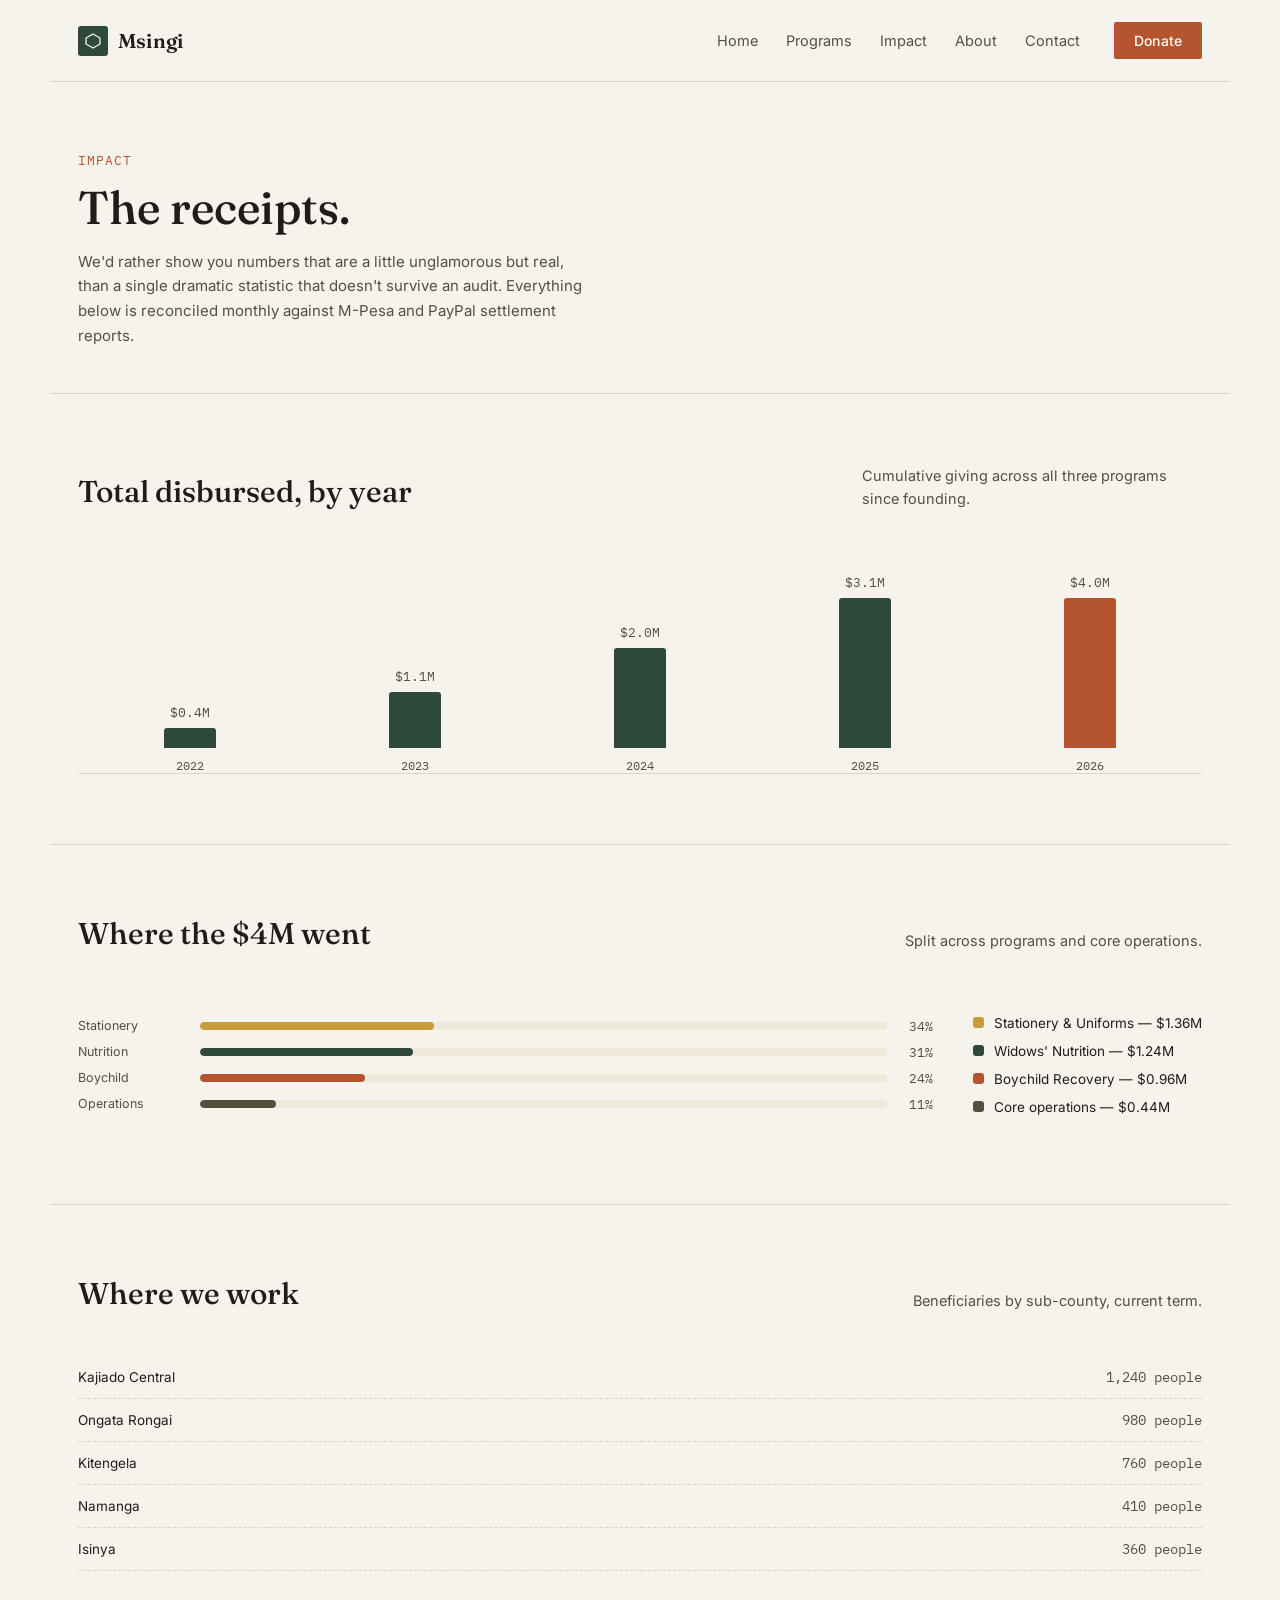
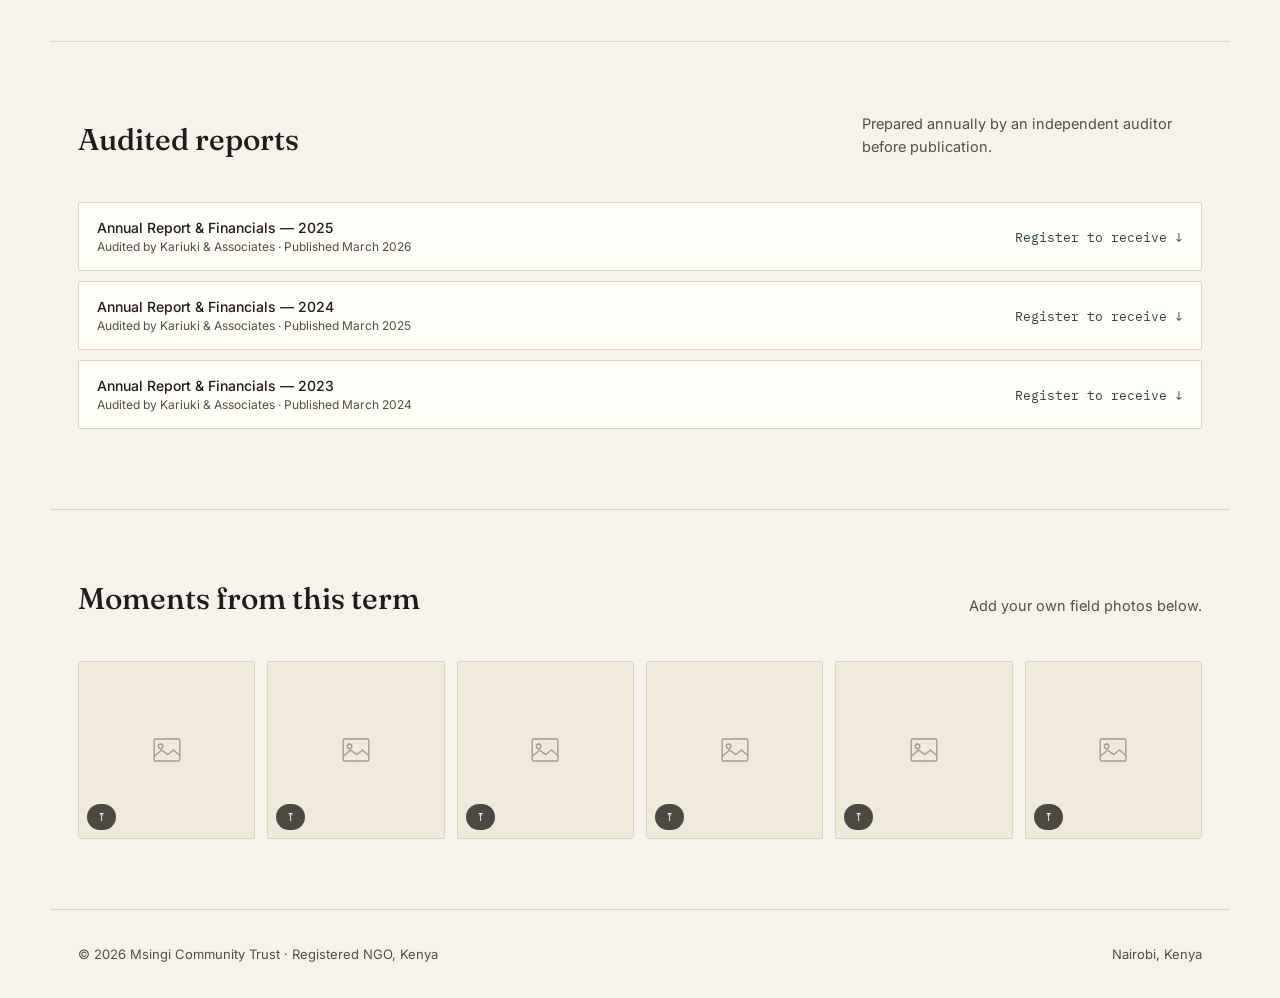
==== commit c3648743: "register page" ====
--- a/impact.html
+++ b/impact.html
@@ -106,18 +106,24 @@
         <h2>Audited reports</h2>
         <p>Prepared annually by an independent auditor before publication.</p>
       </div>
-      <div class="report-row">
-        <div><div class="r-name">Annual Report &amp; Financials — 2025</div><div class="r-meta">Audited by Kariuki &amp; Associates · Published March 2026</div></div>
-        <div class="report-dl">Download PDF ↓</div>
-      </div>
-      <div class="report-row">
-        <div><div class="r-name">Annual Report &amp; Financials — 2024</div><div class="r-meta">Audited by Kariuki &amp; Associates · Published March 2025</div></div>
-        <div class="report-dl">Download PDF ↓</div>
-      </div>
-      <div class="report-row">
-        <div><div class="r-name">Annual Report &amp; Financials — 2023</div><div class="r-meta">Audited by Kariuki &amp; Associates · Published March 2024</div></div>
-        <div class="report-dl">Download PDF ↓</div>
-      </div>
+      <a class="report-link" href="register.html?report=2025">
+        <div class="report-row">
+          <div><div class="r-name">Annual Report &amp; Financials — 2025</div><div class="r-meta">Audited by Kariuki &amp; Associates · Published March 2026</div></div>
+          <div class="report-dl">Register to receive ↓</div>
+        </div>
+      </a>
+      <a class="report-link" href="register.html?report=2024">
+        <div class="report-row">
+          <div><div class="r-name">Annual Report &amp; Financials — 2024</div><div class="r-meta">Audited by Kariuki &amp; Associates · Published March 2025</div></div>
+          <div class="report-dl">Register to receive ↓</div>
+        </div>
+      </a>
+      <a class="report-link" href="register.html?report=2023">
+        <div class="report-row">
+          <div><div class="r-name">Annual Report &amp; Financials — 2023</div><div class="r-meta">Audited by Kariuki &amp; Associates · Published March 2024</div></div>
+          <div class="report-dl">Register to receive ↓</div>
+        </div>
+      </a>
     </section>
 
     <section class="section reveal">
--- a/assets/styles.css
+++ b/assets/styles.css
@@ -409,12 +409,25 @@
   .loc-table td{padding:12px 0; border-bottom:1px dashed var(--line); font-size:13.5px;}
   .loc-table td.num{font-family:'IBM Plex Mono',monospace; text-align:right; color:var(--ink-soft);}
 
-  .report-row{display:flex; justify-content:space-between; align-items:center; padding:16px 18px; border:1px solid var(--line); background:var(--white); margin-bottom:10px; border-radius:2px; transition:border-color .15s;}
-  .report-row:hover{border-color:var(--ink);}
+  .report-link{display:block; text-decoration:none; color:inherit;}
+  .report-link:hover .report-row{border-color:var(--ink);}
+  .report-link:hover .report-dl{text-decoration:underline;}
+  .report-row{display:flex; justify-content:space-between; align-items:center; padding:16px 18px; border:1px solid var(--line); background:var(--white); margin-bottom:10px; border-radius:2px; transition:border-color .15s; cursor:pointer;}
   .report-row .r-name{font-size:14px; font-weight:500;}
   .report-row .r-meta{font-size:12px; color:var(--ink-soft); margin-top:3px;}
   .report-dl{font-size:12.5px; font-family:'IBM Plex Mono',monospace; color:var(--green); cursor:pointer;}
-  .report-dl:hover{text-decoration:underline;}
+
+  .register-wrap{display:grid; grid-template-columns:1.05fr .95fr; gap:44px; padding:56px 28px 90px; align-items:start;}
+  .register-card{border:1px solid var(--line); background:var(--white); padding:28px;}
+  .register-card h1{font-family:'Fraunces',serif; font-weight:500; font-size:30px; margin-bottom:10px;}
+  .register-card p{font-size:14.5px; color:var(--ink-soft); line-height:1.65; margin-bottom:20px;}
+  .register-summary{background:var(--paper-deep); border:1px solid var(--line); padding:14px 16px; margin-bottom:20px; font-size:13.5px;}
+  .register-summary strong{display:block; margin-bottom:4px; font-size:11.5px; color:var(--ink-soft); text-transform:uppercase; letter-spacing:.06em; font-family:'IBM Plex Mono',monospace;}
+  .register-side-card{border:1px solid var(--line); background:var(--paper-deep); padding:28px; position:sticky; top:90px;}
+  .register-side-card .info-row{padding:14px 0; border-bottom:1px dashed var(--line);}
+  .register-side-card .info-row:last-child{border-bottom:none;}
+  .register-success{display:none; text-align:center; padding:28px 10px 10px;}
+  .register-success.active{display:block; animation:fadein .3s ease;}
 
   /* ---- About ---- */
   .value-grid{display:grid; grid-template-columns:repeat(3,1fr); gap:24px;}
@@ -483,6 +496,8 @@
     .team-grid{grid-template-columns:repeat(2,1fr);}
     .legal-block{grid-template-columns:1fr;}
     .contact-grid{grid-template-columns:1fr; padding:40px 20px 70px; gap:32px;}
+    .register-wrap{grid-template-columns:1fr; padding:40px 20px 70px; gap:32px;}
+    .register-side-card{position:static;}
     .split-donut{flex-direction:column; align-items:flex-start;}
     .section, .subhero, .hero, .ledger, .donate-wrap{padding-left:20px; padding-right:20px;}
     .summary{position:static; margin-top:8px;}
